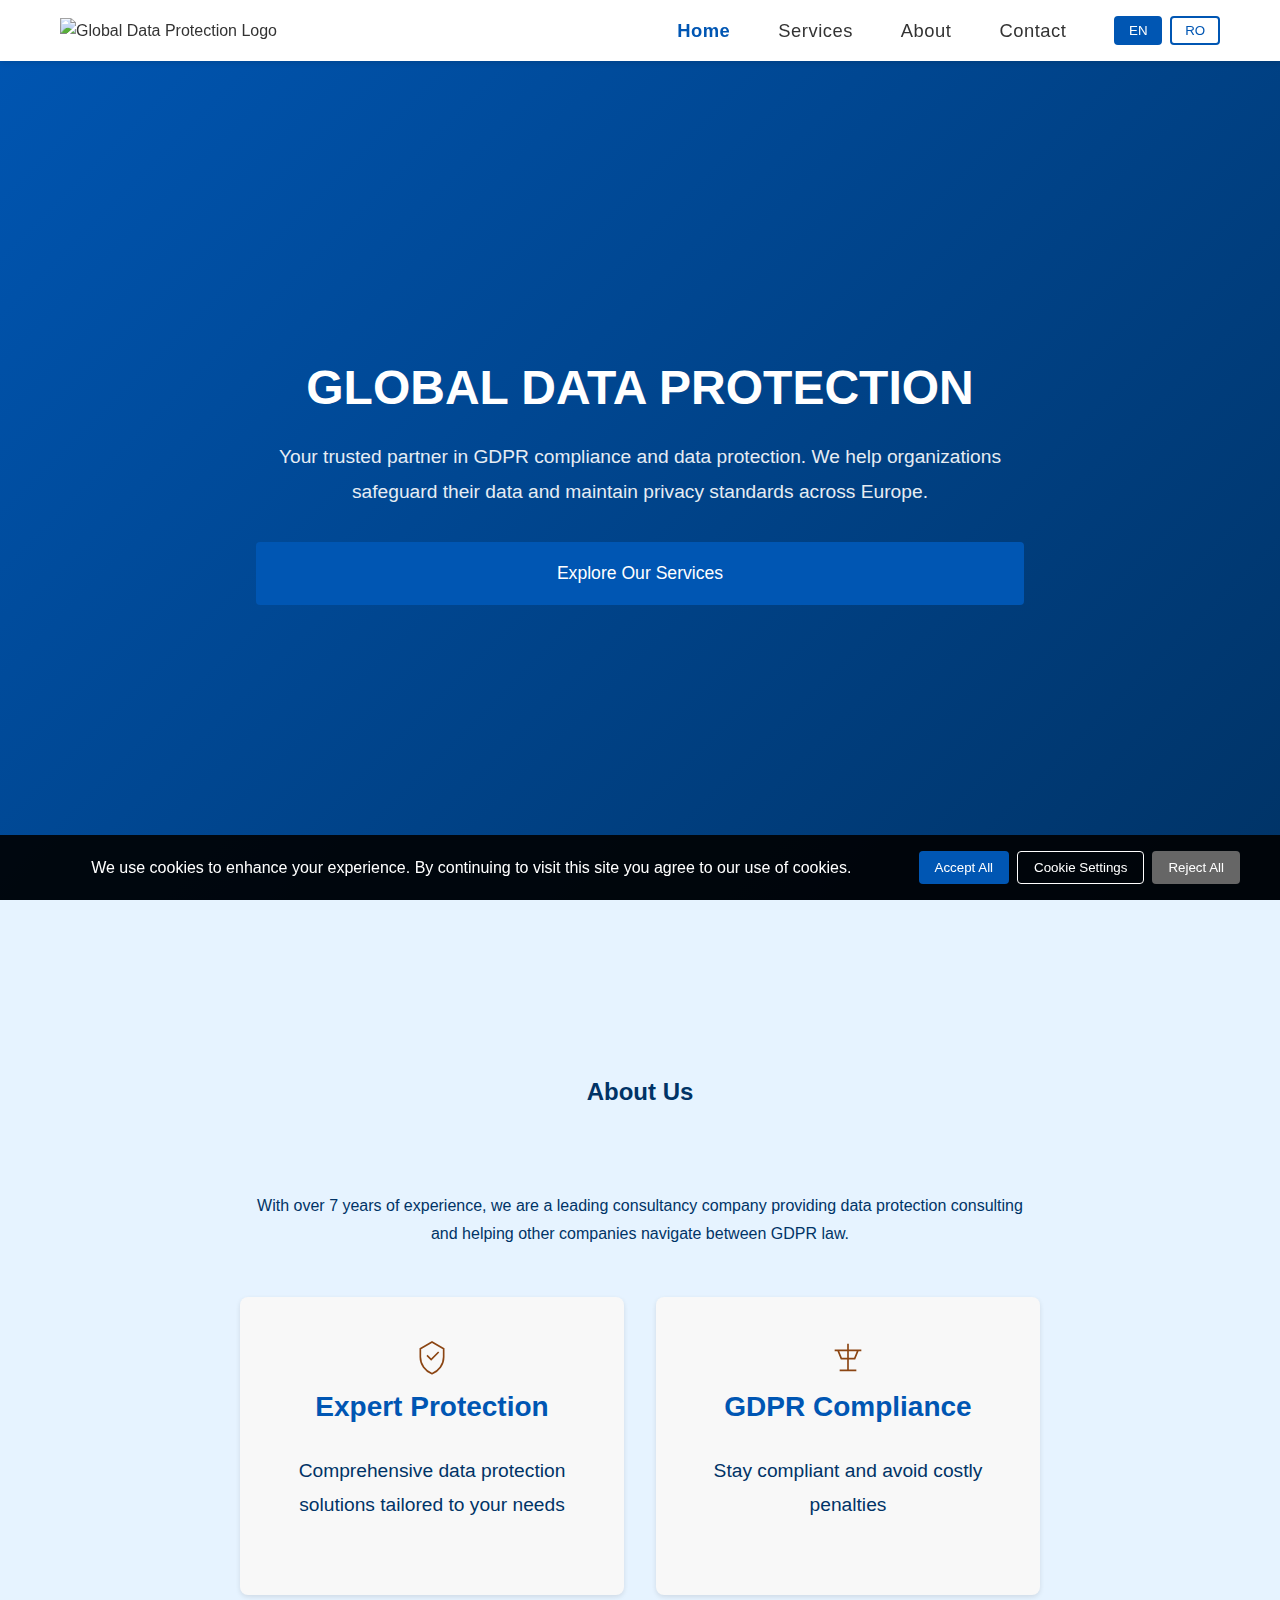
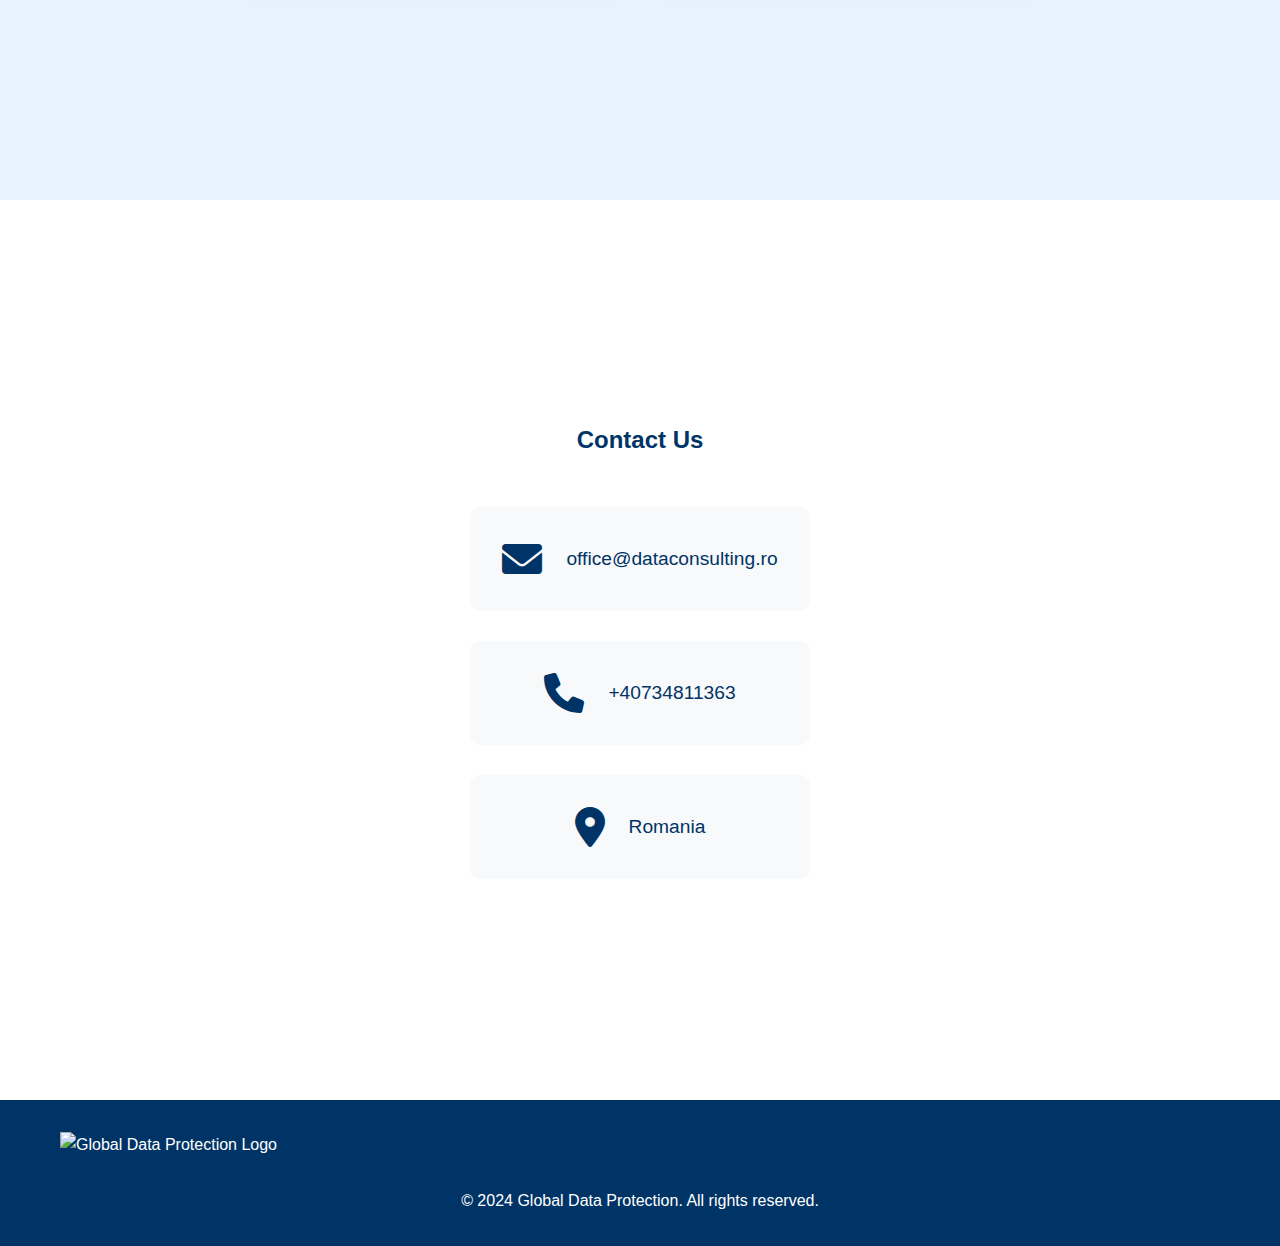
==== index.html @ 709bd5a8 "Initial website upload" ====
<!DOCTYPE html>
<html lang="en">
<head>
    <meta charset="UTF-8">
    <meta name="viewport" content="width=device-width, initial-scale=1.0">
    <title>Global Data Protection | Leading Data Protection & GDPR Compliance Services</title>
    <meta name="description" content="Global Data Protection offers comprehensive GDPR compliance, data protection, and privacy services. Expert solutions for businesses in Romania and internationally.">
    <meta name="keywords" content="data protection, GDPR compliance, privacy services, data security, GDPR consultant, Romania data protection">
    
    <!-- Open Graph / Social Media Meta Tags -->
    <meta property="og:type" content="website">
    <meta property="og:title" content="Global Data Protection | Leading Data Protection & GDPR Compliance Services">
    <meta property="og:description" content="Expert GDPR compliance and data protection services. Comprehensive solutions for businesses seeking privacy and data security excellence.">
    <meta property="og:image" content="../Photos/logo.png.png">
    <meta property="og:url" content="https://yourdomain.com/">
    
    <!-- Twitter Card Meta Tags -->
    <meta name="twitter:card" content="summary_large_image">
    <meta name="twitter:title" content="Global Data Protection | Leading Data Protection & GDPR Compliance Services">
    <meta name="twitter:description" content="Expert GDPR compliance and data protection services. Comprehensive solutions for businesses seeking privacy and data security excellence.">
    <meta name="twitter:image" content="../Photos/logo.png.png">
    
    <!-- Canonical URL -->
    <link rel="canonical" href="https://yourdomain.com/">
    
    <!-- Additional Meta Tags -->
    <meta name="robots" content="index, follow">
    <meta name="author" content="Global Data Protection">
    
    <link rel="stylesheet" href="styles.css">
    <link rel="stylesheet" href="https://cdnjs.cloudflare.com/ajax/libs/font-awesome/6.0.0/css/all.min.css">
    
    <!-- Schema.org Markup -->
    <script type="application/ld+json">
    {
        "@context": "https://schema.org",
        "@type": "Organization",
        "name": "Global Data Protection",
        "description": "Leading provider of GDPR compliance and data protection services in Romania and internationally.",
        "image": "../Photos/logo.png.png",
        "url": "https://yourdomain.com",
        "logo": "../Photos/logo.png.png",
        "sameAs": [
            "https://www.linkedin.com/company/global-data-protection",
            "https://twitter.com/gdataprotection"
        ],
        "address": {
            "@type": "PostalAddress",
            "addressCountry": "Romania"
        },
        "offers": {
            "@type": "AggregateOffer",
            "description": "Comprehensive Data Protection Services",
            "offers": [
                {
                    "@type": "Offer",
                    "name": "Cookie Scanning & Compliance"
                },
                {
                    "@type": "Offer",
                    "name": "Privacy Impact Assessment"
                },
                {
                    "@type": "Offer",
                    "name": "Documentation & Training"
                },
                {
                    "@type": "Offer",
                    "name": "GDPR Audit & Gap Analysis"
                }
            ]
        }
    }
    </script>
</head>
<body>
    <!-- Navigation -->
    <nav class="navbar">
        <div class="container">
            <div class="logo">
                <img src="../Photos/logo.png.png" alt="Global Data Protection Logo">
            </div>
            <ul class="nav-links">
                <li>
                    <a href="index.html" class="lang-en active">Home</a>
                    <a href="index.html" class="lang-ro active">Acasă</a>
                </li>
                <li class="services-dropdown">
                    <a href="services.html" class="lang-en">Services</a>
                    <a href="services.html" class="lang-ro">Servicii</a>
                    <ul class="dropdown-menu">
                        <li><a href="cookie-scanning.html" class="lang-en">Cookie Scanning & Compliance</a></li>
                        <li><a href="cookie-scanning.html" class="lang-ro">Scanare și Conformitate Cookie</a></li>
                        <li><a href="privacy-impact.html" class="lang-en">Privacy Impact Assessment</a></li>
                        <li><a href="privacy-impact.html" class="lang-ro">Evaluarea Impactului Asupra Confidențialității</a></li>
                        <li><a href="documentation-training.html" class="lang-en">Documentation & Training</a></li>
                        <li><a href="documentation-training.html" class="lang-ro">Documentație și Instruire</a></li>
                        <li><a href="gdpr-audit.html" class="lang-en">GDPR Audit & Gap Analysis</a></li>
                        <li><a href="gdpr-audit.html" class="lang-ro">Audit GDPR și Analiza Decalajelor</a></li>
                    </ul>
                </li>
                <li class="about-dropdown">
                    <a href="about.html" class="lang-en">About</a>
                    <a href="about.html" class="lang-ro">Despre noi</a>
                    <ul class="dropdown-menu">
                        <li><a href="certified-expertise.html" class="lang-en">Certified Expertise</a></li>
                        <li><a href="certified-expertise.html" class="lang-ro">Expertiză Certificată</a></li>
                        <li><a href="diverse-experience.html" class="lang-en">Diverse Experience</a></li>
                        <li><a href="diverse-experience.html" class="lang-ro">Experiență Diversă</a></li>
                        <li><a href="comprehensive-solutions.html" class="lang-en">Comprehensive Solutions</a></li>
                        <li><a href="comprehensive-solutions.html" class="lang-ro">Soluții Complete</a></li>
                        <li><a href="trusted-partner.html" class="lang-en">Trusted Partner</a></li>
                        <li><a href="trusted-partner.html" class="lang-ro">Partener de Încredere</a></li>
                    </ul>
                </li>
                <li>
                    <a href="contact.html" class="lang-en">Contact</a>
                    <a href="contact.html" class="lang-ro">Contact</a>
                </li>
            </ul>
            <div class="language-switcher">
                <button class="lang-btn active" data-lang="en">EN</button>
                <button class="lang-btn" data-lang="ro">RO</button>
            </div>
            <div class="hamburger">
                <span></span>
                <span></span>
                <span></span>
            </div>
        </div>
    </nav>

    <!-- Welcome Section -->
    <section id="home" class="welcome">
        <div class="container">
            <div class="welcome-content">
                <h1 class="lang-en">GLOBAL DATA PROTECTION</h1>
                <h1 class="lang-ro">GLOBAL DATA PROTECTION</h1>
                <p class="lang-en">Your trusted partner in GDPR compliance and data protection. We help organizations safeguard their data and maintain privacy standards across Europe.</p>
                <p class="lang-ro">Partenerul dvs. de încredere în conformitatea GDPR și protecția datelor. Ajutăm organizațiile să își protejeze datele și să mențină standardele de confidențialitate în Europa.</p>
                <div class="welcome-cta">
                    <a href="services.html" class="cta-button lang-en">Explore Our Services</a>
                    <a href="services.html" class="cta-button lang-ro">Explorați Serviciile Noastre</a>
                </div>
            </div>
        </div>
    </section>

    <!-- About Section -->
    <section id="about" class="about">
        <div class="container">
            <h2 class="lang-en">About Us</h2>
            <h2 class="lang-ro">Despre Noi</h2>
            <div class="about-content">
                <p class="lang-en">With over 7 years of experience, we are a leading consultancy company providing data protection consulting and helping other companies navigate between GDPR law.</p>
                <p class="lang-ro">Global Data Protection ofera consultanta cu privire la protectia datelor abordand o nouă perspectivă asupra implementării GDPR-ului, incercand sa ii determine pe operatorii de date sa recunoasca beneficiile implementării si conformarii la Regulament, din perspectiva securitatii datelor si a bussines-ului implicit.</p>
                <div class="about-grid">
                    <div class="about-card">
                        <svg width="40" height="40" viewBox="0 0 24 24" fill="none" stroke="#8B4513" stroke-width="1">
                            <path d="M12 3L5 7v5c0 4.5 3 8.5 7 10 4-1.5 7-5.5 7-10V7l-7-4z"/>
                            <path d="M9 11l2.5 2.5L16 9"/>
                        </svg>
                        <h3 class="lang-en">Expert Protection</h3>
                        <h3 class="lang-ro">Protecție</h3>
                        <p class="lang-en">Comprehensive data protection solutions tailored to your needs</p>
                        <p class="lang-ro">Soluții complete de protecție a datelor adaptate nevoilor dvs.</p>
                    </div>
                    <div class="about-card">
                        <svg width="40" height="40" viewBox="0 0 24 24" fill="none" stroke="#8B4513" stroke-width="1">
                            <path d="M12 4v16M7 20h10M4 8h16M6 8l2 5h8l2-5"/>
                        </svg>
                        <h3 class="lang-en">GDPR Compliance</h3>
                        <h3 class="lang-ro">Conformitate GDPR</h3>
                        <p class="lang-en">Stay compliant and avoid costly penalties</p>
                        <p class="lang-ro">Rămâneți conform și evitați amenzi costisitoare</p>
                    </div>
                </div>
            </div>
        </div>
    </section>

    <!-- Contact Section -->
    <section id="contact" class="contact">
        <div class="container">
            <h2 class="lang-en">Contact Us</h2>
            <h2 class="lang-ro">Contactați-ne</h2>
            <div class="contact-info">
                <div class="contact-item">
                    <i class="fas fa-envelope"></i>
                    <p class="contact-text">office@dataconsulting.ro</p>
                </div>
                <div class="contact-item">
                    <i class="fas fa-phone"></i>
                    <p class="contact-text">+40734811363</p>
                </div>
                <div class="contact-item">
                    <i class="fas fa-map-marker-alt"></i>
                    <p class="contact-text">Romania</p>
                </div>
            </div>
        </div>
    </section>

    <!-- Footer -->
    <footer>
        <div class="container">
            <div class="footer-content">
                <div class="logo">
                    <img src="../Photos/logo.png.png" alt="Global Data Protection Logo">
                </div>
                <p class="lang-en"><a href="copyright.html">&copy; 2024 Global Data Protection. All rights reserved.</a></p>
                <p class="lang-ro"><a href="copyright.html">&copy; 2024 Global Data Protection. Toate drepturile rezervate.</a></p>
            </div>
        </div>
    </footer>

    <script src="script.js"></script>
    <script src="cookies.js"></script>
</body>
</html>
---- styles.css ----
:root {
    --primary-color: #0056b3;
    --secondary-color: #003366;
    --accent-color: #e6f3ff;
    --text-color: #333;
    --light-text: #666;
    --white: #ffffff;
}

* {
    margin: 0;
    padding: 0;
    box-sizing: border-box;
}

body {
    font-family: 'Arial', sans-serif;
    line-height: 1.6;
    color: var(--text-color);
}

.container {
    max-width: 1200px;
    margin: 0 auto;
    padding: 0 20px;
}

/* Navigation */
.navbar {
    background: var(--white);
    box-shadow: 0 2px 5px rgba(0,0,0,0.1);
    position: fixed;
    width: 100%;
    top: 0;
    z-index: 1000;
    padding: 0.5rem 0;
}

.navbar .container {
    display: flex;
    justify-content: space-between;
    align-items: center;
    padding: 0 20px;
}

.logo {
    display: flex;
    align-items: center;
    padding: 0;
}

.logo img {
    max-height: 60px;
    width: auto;
    display: block;
}

.nav-links {
    display: flex;
    list-style: none;
    gap: 3rem;
    margin-left: auto;
    margin-right: 2rem;
    align-items: center;
}

.nav-links li {
    position: relative;
    display: flex;
    align-items: center;
}

/* Remove all margin adjustments */
.about-dropdown,
.about-dropdown + li,
.nav-links li:last-child {
    margin: 0;
}

/* Language visibility for navigation items */
.nav-links li a.lang-ro {
    display: none;
}

body[data-lang="ro"] .nav-links li a.lang-ro {
    display: block;
}

body[data-lang="ro"] .nav-links li a.lang-en {
    display: none;
}

/* Keep existing styles for links */
.nav-links li a {
    color: var(--text-color);
    text-decoration: none;
    padding: 0.5rem 0;
    transition: all 0.3s ease;
    font-size: 1.15rem;
    font-weight: 400;
    letter-spacing: 0.5px;
    white-space: nowrap;
}

.nav-links li a:hover {
    color: var(--primary-color);
    font-weight: 700;
}

.nav-links li a.active,
body[data-lang="en"] .nav-links li a.active.lang-en,
body[data-lang="ro"] .nav-links li a.active.lang-ro {
    color: var(--primary-color);
    font-weight: 700;
}

/* Hero Section */
.hero {
    background: linear-gradient(135deg, var(--primary-color), var(--secondary-color));
    color: var(--white);
    padding: 8rem 0 4rem;
    text-align: center;
    position: relative;
}

.hero::after {
    content: none; /* Remove any potential background overlay */
}

.hero .container {
    position: relative;
    z-index: 1;
    background: transparent;
}

.hero-content {
    position: relative;
    z-index: 2;
    background: transparent;
    padding: 0 1rem;
}

.hero-content h1,
.hero-content p {
    background: transparent;
    margin: 0 auto;
    padding: 0.5rem 0;
}

.hero-content h1 {
    margin-bottom: 1rem;
}

.hero-content p {
    margin-bottom: 2rem;
}

/* Services Section */
.services {
    padding: 7rem 0 4rem;
    background: var(--white);
    position: relative;
}

.services::before,
.services::after {
    content: none;
}

.services h2 {
    text-align: center;
    margin-bottom: 2rem;
    color: var(--secondary-color);
}

.services-intro {
    text-align: center;
    max-width: 800px;
    margin: 0 auto 3rem;
    padding: 0 1rem;
}

.services-intro p {
    font-size: 1.1rem;
    color: var(--text-color);
    line-height: 1.8;
}

.services-grid {
    display: grid;
    grid-template-columns: repeat(auto-fit, minmax(250px, 1fr));
    gap: 2rem;
    margin-top: 3rem;
}

.service-card {
    background-color: #F8F8F8;
    padding: 2.5rem;
    border-radius: 8px;
    transition: all 0.3s ease;
    cursor: pointer;
    display: block;
    text-decoration: none;
    color: inherit;
    position: relative;
    overflow: hidden;
    min-height: 300px;
    display: flex;
    flex-direction: column;
    justify-content: center;
    align-items: center;
}

.service-card::before, .service-card::after {
    content: none;
}

.service-card:hover::before,
.service-card:hover::after {
    opacity: 1;
}

/* Ensure content stays above overlay */
.service-card > *:not(::before):not(::after) {
    position: relative;
    z-index: 3;
}

.service-card:hover {
    transform: translateY(-5px);
    box-shadow: 0 10px 20px rgba(0,0,0,0.2);
}

.service-card.clickable {
    cursor: pointer;
}

/* Ensure service card links maintain text color */
a.service-card {
    color: var(--text-color);
    text-decoration: none;
}

a.service-card:hover {
    color: var(--text-color);
}

.service-icon {
    width: 40px;
    height: 40px;
    margin-bottom: 1.5rem;
}

.service-card i {
    font-size: 5rem;
    color: transparent;
    -webkit-text-stroke: 3px #8B4513;
    margin-bottom: 2rem;
}

.service-title {
    font-size: 1.75rem;
    font-weight: 700;
    margin: 1rem 0;
    color: var(--primary-color);
}

.service-card p {
    color: #666;
    line-height: 1.7;
    font-size: 1.125rem;
    margin-top: 1rem;
}

@media (max-width: 768px) {
    .services-grid {
        grid-template-columns: 1fr;
    }
    
    .service-card {
        padding: 2rem;
    }
    
    .logo img {
        max-height: 50px;
    }
    
    .nav-links {
        margin-right: 1rem;
    }
}

/* About Section */
.about {
    padding: 6rem 0;
    background: var(--accent-color);
    min-height: 100vh;
    display: flex;
    align-items: center;
    position: relative;
}

.about::before,
.about::after {
    content: none;
}

.about h2 {
    text-align: center;
    margin-bottom: 3rem;
    color: var(--secondary-color);
}

.about-content {
    text-align: center;
}

.about-grid {
    display: grid;
    grid-template-columns: repeat(auto-fit, minmax(250px, 1fr));
    gap: 2rem;
    margin-top: 3rem;
}

.about-card {
    padding: 2rem;
    background: #F8F8F8;
    border-radius: 8px;
    text-align: center;
    transition: transform 0.3s ease, box-shadow 0.3s ease;
    position: relative;
    overflow: hidden;
    text-decoration: none;
    color: inherit;
    display: block;
}

.about-card:hover {
    transform: translateY(-5px);
    box-shadow: 0 10px 20px rgba(0,0,0,0.1);
    color: inherit;
}

.about-card i {
    font-size: 5rem;
    color: transparent;
    -webkit-text-stroke: 3px #8B4513;
    margin-bottom: 2rem;
}

.about-card h3 {
    color: var(--primary-color);
    font-size: 1.5rem;
    margin-bottom: 1rem;
}

.about-card p {
    color: var(--primary-color);
    line-height: 1.8;
}

/* Contact Section */
.contact {
    padding: 6rem 0;
    background: var(--white);
    min-height: 100vh;
    display: flex;
    align-items: center;
}

.contact h2 {
    text-align: center;
    margin-bottom: 3rem;
    color: var(--secondary-color);
}

.contact-info {
    display: flex;
    flex-direction: column;
    gap: 2.5rem;
    max-width: 800px;
    margin: 0 auto;
    padding: 2rem;
}

.contact-item {
    display: flex;
    align-items: center;
    justify-content: center;
    gap: 1.5rem;
    padding: 2rem;
    background: #f8f9fa;
    border-radius: 10px;
    transition: transform 0.3s ease;
}

.contact-item:hover {
    transform: translateY(-5px);
    box-shadow: 0 10px 20px rgba(0,0,0,0.1);
}

.contact-item i {
    font-size: 2.5rem;
    color: var(--secondary-color);
}

.contact-item .contact-text {
    font-size: 1.2rem;
    color: var(--secondary-color);
    line-height: 1.8;
}

/* CTA Button */
.cta-button {
    display: inline-block;
    padding: 0.8rem 2rem;
    background: var(--primary-color);
    color: var(--white);
    text-decoration: none;
    border-radius: 4px;
    border: none;
    cursor: pointer;
    transition: background-color 0.3s ease;
}

.cta-button:hover {
    background: var(--secondary-color);
}

/* Footer */
footer {
    background: var(--secondary-color);
    color: var(--white);
    padding: 2rem 0;
}

.footer-content {
    text-align: center;
}

.footer-content .logo img {
    height: 40px;
    width: auto;
    margin-bottom: 1rem;
}

.footer-content p a {
    color: var(--white);
    text-decoration: none;
    transition: opacity 0.3s ease;
}

.footer-content p a:hover {
    opacity: 0.8;
}

/* Responsive Design */
.hamburger {
    display: none;
    cursor: pointer;
}

@media (max-width: 768px) {
    .hamburger {
        display: block;
    }
    
    .hamburger span {
        display: block;
        width: 25px;
        height: 3px;
        background: var(--text-color);
        margin: 5px 0;
        transition: 0.3s;
    }
    
    .nav-links {
        display: none;
        position: absolute;
        top: 100%;
        left: 0;
        right: 0;
        background: var(--white);
        flex-direction: column;
        text-align: center;
        box-shadow: 0 2px 5px rgba(0,0,0,0.1);
    }
    
    .nav-links.active {
        display: flex;
    }
    
    .nav-links li {
        margin: 1rem 0;
    }
    
    .hero {
        padding: 6rem 0 3rem;
    }
    
    .hero h1 {
        font-size: 2rem;
    }

    .welcome {
        padding: 6rem 0 3rem;
    }

    .welcome-content h1 {
        font-size: 2.5rem;
    }

    .welcome-content p {
        font-size: 1.1rem;
    }

    .about,
    .contact {
        padding: 4rem 0;
        min-height: auto;
    }
}

/* Language Switcher */
.language-switcher {
    display: flex;
    gap: 0.5rem;
    margin-left: 1rem;
}

.lang-btn {
    background: none;
    border: 2px solid var(--primary-color);
    color: var(--primary-color);
    padding: 0.3rem 0.8rem;
    border-radius: 4px;
    cursor: pointer;
    transition: all 0.3s ease;
}

.lang-btn.active {
    background: var(--primary-color);
    color: var(--white);
}

/* Language Visibility */
.lang-ro {
    display: none !important;
}

.lang-en {
    display: block;
}

body[data-lang="ro"] .lang-ro {
    display: block !important;
}

body[data-lang="ro"] .lang-en {
    display: none !important;
}

/* Contact Form Language Visibility */
.contact-form input.lang-ro,
.contact-form textarea.lang-ro,
.contact-form button.lang-ro {
    display: none;
}

body[data-lang="ro"] .contact-form input.lang-ro,
body[data-lang="ro"] .contact-form textarea.lang-ro,
body[data-lang="ro"] .contact-form button.lang-ro {
    display: block;
}

body[data-lang="ro"] .contact-form input.lang-en,
body[data-lang="ro"] .contact-form textarea.lang-en,
body[data-lang="ro"] .contact-form button.lang-en {
    display: none;
}

/* Dropdown Menu Styles */
.services-dropdown,
.about-dropdown {
    position: relative;
}

.services-dropdown > a,
.about-dropdown > a {
    position: relative;
    padding-right: 25px;
}

.services-dropdown > a::after,
.about-dropdown > a::after {
    font-size: 10px;
    right: 8px;
}

/* Show dropdown menu ONLY on hover */
.services-dropdown:hover .dropdown-menu,
.about-dropdown:hover .dropdown-menu {
    opacity: 1;
    visibility: visible;
    transform: translateY(0);
    display: block;
}

.dropdown-menu {
    position: absolute;
    top: 100%;
    left: 0;
    background-color: white;
    box-shadow: 0 2px 8px rgba(0,0,0,0.15);
    border-radius: 4px;
    padding: 8px 0;
    min-width: 300px;
    opacity: 0;
    visibility: hidden;
    transform: translateY(-10px);
    transition: all 0.3s ease;
    z-index: 1000;
    display: none;
}

.dropdown-menu li {
    display: block;
    margin: 0;
    padding: 0;
}

.dropdown-menu li a {
    display: block;
    padding: 0.5rem 1rem;
    color: #333;
    text-decoration: none;
    transition: all 0.2s ease;
    font-size: 1.1rem;
    font-weight: 400;
}

.dropdown-menu li a:hover {
    font-weight: 700;
    background-color: transparent;
    padding-left: 1rem;
}

/* Hide Romanian items when English is active */
body[data-lang="en"] .dropdown-menu .lang-ro {
    display: none;
}

/* Hide English items when Romanian is active */
body[data-lang="ro"] .dropdown-menu .lang-en {
    display: none;
}

/* Responsive Dropdown */
@media (max-width: 768px) {
    .services-dropdown .dropdown-menu,
    .about-dropdown .dropdown-menu {
        position: static;
        box-shadow: none;
        border-radius: 0;
        padding-left: 20px;
        min-width: auto;
        opacity: 1;
        visibility: visible;
        transform: none;
        display: none;
    }
    
    .services-dropdown:hover .dropdown-menu,
    .about-dropdown:hover .dropdown-menu {
        display: block;
    }
    
    .dropdown-menu li a {
        padding: 8px 15px;
    }
    
    .dropdown-menu li a:hover {
        padding-left: 20px;
    }
}

/* Smooth Scroll */
html {
    scroll-behavior: smooth;
    scroll-padding-top: 100px; /* Account for fixed header */
}

/* Service Cards */
.service-card {
    scroll-margin-top: 100px; /* For smooth scrolling to sections */
}

/* Mobile Dropdown */
@media (max-width: 768px) {
    .dropdown-content {
        position: static;
        display: none;
        min-width: 100%;
        box-shadow: none;
        background-color: #f8f8f8;
    }

    .services-dropdown:hover .dropdown-content {
        display: none; /* Disable hover on mobile */
    }

    .services-dropdown.active .dropdown-content {
        display: block;
    }
}

/* Services Page */
.services-page {
    position: relative;
    padding-top: 120px;
}

.services-page .services-grid::after {
    content: '\f023';
    font-family: 'Font Awesome 5 Free';
    font-weight: 900;
    position: absolute;
    top: 60%;
    left: 50%;
    transform: translate(-50%, -50%);
    font-size: 20rem;
    color: rgba(0, 86, 179, 0.7);
    z-index: 10;
    pointer-events: none;
}

.services-page .service-card i {
    font-size: 5rem;
    color: transparent;
    -webkit-text-stroke: 3px #8B4513;
    margin-bottom: 2rem;
}

.services-page .container {
    position: relative;
}

.services-page .services-intro {
    text-align: justify;
    max-width: 800px;
    margin: 0 auto 3rem;
}

.page-title {
    text-align: center;
    color: var(--secondary-color);
    font-size: 2.5rem;
    margin-bottom: 2rem;
}

.nav-links a.active {
    color: var(--primary-color);
    font-weight: 600;
}

/* Update existing services grid for the dedicated page */
.services-page .services-grid {
    grid-template-columns: repeat(2, 1fr);
    gap: 2.5rem;
    margin-top: 3rem;
}

.services-page .service-card {
    background-color: #F8F8F8;
    padding: 2.5rem;
    border-radius: 8px;
    transition: all 0.3s ease;
    cursor: pointer;
}

.services-page .service-card:hover {
    transform: translateY(-5px);
    box-shadow: 0 10px 20px rgba(0,0,0,0.1);
}

@media (max-width: 768px) {
    .services-page {
        padding: 5rem 0 3rem;
    }

    .page-title {
        font-size: 2rem;
    }

    .services-page .services-grid {
        grid-template-columns: 1fr;
        gap: 2rem;
    }
}

/* About Page Styles */
.about-page {
    position: relative;
    padding-top: 120px;
}

.about-page .about-grid {
    display: grid;
    grid-template-columns: repeat(2, 1fr);
    gap: 2.5rem;
    margin-bottom: 4rem;
}

.about-card {
    background: #F8F8F8;
    padding: 2.5rem;
    border-radius: 8px;
    text-align: center;
    transition: transform 0.3s ease, box-shadow 0.3s ease;
    text-decoration: none;
    color: inherit;
    cursor: pointer;
}

.about-card:hover {
    transform: translateY(-5px);
    box-shadow: 0 10px 20px rgba(0,0,0,0.1);
}

.about-card i {
    font-size: 5rem;
    color: transparent;
    -webkit-text-stroke: 3px #8B4513;
    margin-bottom: 2rem;
}

.about-card h3 {
    color: var(--primary-color);
    font-size: 1.5rem;
    margin-bottom: 1rem;
}

.about-card p {
    color: var(--text-color);
    line-height: 1.7;
}

.mission-section,
.expertise-section {
    max-width: 800px;
    margin: 0 auto 3rem;
    padding: 0 1rem;
}

.mission-section h2,
.expertise-section h2 {
    color: var(--secondary-color);
    font-size: 2rem;
    margin-bottom: 1.5rem;
    text-align: center;
}

.mission-section p {
    font-size: 1.1rem;
    line-height: 1.8;
    text-align: center;
    color: var(--text-color);
}

.expertise-list {
    list-style: none;
    padding: 0;
    margin: 2rem 0;
}

.expertise-list li {
    font-size: 1.1rem;
    line-height: 1.8;
    margin-bottom: 1rem;
    padding-left: 2rem;
    position: relative;
    color: var(--text-color);
}

@media (max-width: 768px) {
    .about-page {
        padding: 5rem 0 3rem;
    }

    .about-page .about-grid {
        grid-template-columns: 1fr;
        gap: 2rem;
    }

    .about-intro p,
    .mission-section p,
    .expertise-list li {
        font-size: 1rem;
    }

    .mission-section h2,
    .expertise-section h2 {
        font-size: 1.75rem;
    }
}

/* Welcome Section */
.welcome {
    padding: 8rem 0 4rem;
    background: linear-gradient(135deg, var(--primary-color), var(--secondary-color));
    color: var(--white);
    min-height: 100vh;
    display: flex;
    align-items: center;
}

.welcome-content {
    text-align: center;
    max-width: 800px;
    margin: 0 auto;
    padding: 2rem 1rem;
}

.welcome-content h1 {
    font-size: 3rem;
    margin-bottom: 1.5rem;
    line-height: 1.2;
}

.welcome-content p {
    font-size: 1.2rem;
    margin-bottom: 2rem;
    line-height: 1.8;
    opacity: 0.9;
}

.welcome-cta {
    margin-top: 2rem;
}

.welcome-cta .cta-button {
    font-size: 1.1rem;
    padding: 1rem 2.5rem;
}

/* Cookie Banner Styles */
#cookie-banner {
    position: fixed;
    bottom: 0;
    left: 0;
    right: 0;
    background: rgba(0, 0, 0, 0.9);
    color: #fff;
    padding: 1rem;
    z-index: 9999;
}

.cookie-content {
    max-width: 1200px;
    margin: 0 auto;
    display: flex;
    justify-content: space-between;
    align-items: center;
    flex-wrap: wrap;
    gap: 1rem;
}

.cookie-text {
    flex: 1;
    min-width: 300px;
}

.cookie-buttons {
    display: flex;
    gap: 0.5rem;
    flex-wrap: wrap;
}

.cookie-btn {
    padding: 0.5rem 1rem;
    border: none;
    border-radius: 4px;
    cursor: pointer;
    font-weight: 500;
    transition: all 0.3s ease;
}

.cookie-btn.accept {
    background: var(--primary-color);
    color: white;
}

.cookie-btn.settings {
    background: transparent;
    border: 1px solid #fff;
    color: #fff;
}

.cookie-btn.reject {
    background: #666;
    color: white;
}

.cookie-btn:hover {
    transform: translateY(-2px);
    box-shadow: 0 2px 5px rgba(0,0,0,0.2);
}

/* Cookie Settings Modal */
#cookie-settings-modal {
    position: fixed;
    top: 0;
    left: 0;
    right: 0;
    bottom: 0;
    background: rgba(0, 0, 0, 0.5);
    display: flex;
    justify-content: center;
    align-items: center;
    z-index: 10000;
}

.cookie-settings-content {
    background: white;
    padding: 2rem;
    border-radius: 8px;
    max-width: 600px;
    width: 90%;
    max-height: 90vh;
    overflow-y: auto;
}

.cookie-settings-content h2 {
    color: var(--secondary-color);
    margin-bottom: 1.5rem;
}

.cookie-options {
    display: flex;
    flex-direction: column;
    gap: 1.5rem;
    margin-bottom: 2rem;
}

.cookie-option {
    display: flex;
    flex-direction: column;
    gap: 0.5rem;
}

.cookie-option label {
    display: flex;
    align-items: center;
    gap: 0.5rem;
    font-weight: 500;
}

.cookie-option p {
    color: var(--light-text);
    font-size: 0.9rem;
    margin-left: 1.8rem;
}

.cookie-settings-buttons {
    display: flex;
    justify-content: flex-end;
}

.cookie-btn.save {
    background: var(--primary-color);
    color: white;
}

@media (max-width: 768px) {
    .cookie-content {
        flex-direction: column;
        text-align: center;
    }

    .cookie-buttons {
        justify-content: center;
    }

    .cookie-settings-content {
        width: 95%;
        padding: 1.5rem;
    }
}

/* Contact Page Styles */
.contact-page {
    padding: 120px 0 80px;
    min-height: 100vh;
    display: flex;
    flex-direction: column;
}

.contact-page .page-header {
    text-align: center;
    padding: 120px 0 40px;
    background: var(--accent-color);
}

.contact-page .page-header h1 {
    font-size: 2.5rem;
    color: var(--secondary-color);
    margin-bottom: 1rem;
}

.contact-page .page-header p {
    font-size: 1.1rem;
    color: var(--text-color);
    max-width: 600px;
    margin: 0 auto;
}

.contact-container {
    display: flex;
    flex-direction: column;
    gap: 50px;
    margin-top: 20px;
    flex: 1;
    max-width: 800px;
    margin: 2rem auto;
    padding: 0 2rem;
}

.contact-info {
    display: flex;
    flex-direction: column;
    gap: 30px;
}

.contact-card {
    background: #f8f9fa;
    padding: 30px;
    border-radius: 10px;
    text-align: center;
    transition: transform 0.3s ease;
}

.contact-card:hover {
    transform: translateY(-5px);
    box-shadow: 0 10px 20px rgba(0,0,0,0.1);
}

.contact-card i {
    font-size: 2.5rem;
    color: var(--primary-color);
    margin-bottom: 15px;
}

.contact-card h3 {
    margin-bottom: 10px;
    color: var(--secondary-color);
    font-size: 1.5rem;
}

.contact-card p {
    color: var(--text-color);
    font-size: 1.2rem;
    line-height: 1.6;
}

@media (max-width: 768px) {
    .contact-container {
        padding: 1rem;
    }
    
    .contact-page {
        padding: 100px 0 60px;
    }
    
    .contact-page .page-header {
        padding: 100px 0 30px;
    }
    
    .contact-page .page-header h1 {
        font-size: 2rem;
    }
    
    .contact-card {
        padding: 20px;
    }
    
    .contact-card i {
        font-size: 2rem;
    }
    
    .contact-card h3 {
        font-size: 1.3rem;
    }
    
    .contact-card p {
        font-size: 1.1rem;
    }
}

/* Copyright Page Styles */
.copyright-page {
    padding: 120px 0 60px;
    min-height: 100vh;
}

.copyright-content {
    max-width: 800px;
    margin: 0 auto;
    padding: 2rem;
    text-align: center;
}

.copyright-content p {
    text-align: center;
    line-height: 1.8;
    margin-bottom: 1.5rem;
}

.copyright-content .page-title {
    color: var(--primary-color);
    font-weight: 700;
    margin-bottom: 2rem;
    text-align: center;
    font-size: 2.2rem;
}

@media (max-width: 768px) {
    .copyright-content {
        padding: 1.5rem;
    }
    
    .copyright-content p {
        font-size: 1rem;
    }
    
    .copyright-content .page-title {
        font-size: 1.8rem;
    }
}

/* Global text alignment */
.container {
    max-width: 1200px;
    margin: 0 auto;
    padding: 0 20px;
}

/* Section Headers */
.page-title, 
.section-title,
h1, h2 {
    text-align: center;
    margin-bottom: 2rem;
}

/* Content text alignment */
.welcome-content,
.about-content p,
.services-intro,
.contact-info,
.copyright-content {
    text-align: center;
    max-width: 800px;
    margin: 0 auto;
    padding: 0 1rem;
    line-height: 1.8;
}

/* Card text alignment */
.service-card,
.about-card,
.contact-card {
    text-align: center;
    padding: 2rem;
}

.service-card p,
.about-card p {
    text-align: center;
    line-height: 1.7;
}

/* Form elements alignment */
.contact-form-container {
    text-align: center;
}

.contact-form {
    text-align: center;
    max-width: 500px;
    margin: 0 auto;
}

.contact-form input,
.contact-form textarea {
    text-align: center;
}

/* Footer alignment */
.footer-content {
    text-align: center;
}

@media (max-width: 768px) {
    .welcome-content,
    .about-content p,
    .services-intro,
    .contact-info,
    .copyright-content {
        padding: 0 0.5rem;
    }
}

/* All text alignment to center */
p, h1, h2, h3, .page-title, 
.welcome-content,
.about-content,
.about-content p,
.services-intro,
.services-intro p,
.service-card p,
.about-card p,
.contact-info,
.contact-card p,
.copyright-content,
.copyright-content p {
    text-align: center;
}

/* Services and About cards */
.service-card,
.about-card,
.contact-card {
    text-align: center;
    padding: 2rem;
}

/* Contact form */
.contact-form-container {
    text-align: center;
}

.contact-form {
    text-align: center;
    max-width: 500px;
    margin: 0 auto;
}

.contact-form input,
.contact-form textarea {
    text-align: center;
}

/* Copyright page */
.copyright-content {
    max-width: 800px;
    margin: 0 auto;
    padding: 2rem;
    text-align: center;
}

.copyright-content p {
    text-align: center;
    line-height: 1.8;
    margin-bottom: 1.5rem;
}

/* Service Detail Page Styles */
.service-detail-page {
    padding-top: 120px;
    min-height: 100vh;
    background: var(--white);
}

.service-detail-content {
    max-width: 1200px;
    margin: 0 auto;
    padding: 2rem;
}

.service-detail-content h2 {
    color: var(--primary-color);
    margin-bottom: 2rem;
    font-size: 2.5rem;
    text-align: center;
}

.service-detail-content > div {
    display: flex;
    flex-direction: column;
    gap: 2rem;
    margin-top: 2rem;
}

/* Service Panel Styles */
.service-panel {
    width: 100%;
    background-color: #F8F8F8;
    padding: 2.5rem;
    border-radius: 8px;
    transition: all 0.3s ease;
    box-shadow: 0 2px 5px rgba(0,0,0,0.1);
}

.service-panel:hover {
    transform: translateY(-5px);
    box-shadow: 0 10px 20px rgba(0,0,0,0.1);
}

.service-panel h3 {
    color: var(--primary-color);
    margin: 0 0 1.5rem;
    font-size: 1.75rem;
    text-align: center;
}

.service-panel p {
    margin-bottom: 1.5rem;
    line-height: 1.8;
    font-size: 1.2rem;
    text-align: left;
}

.service-panel ul {
    list-style-type: disc;
    padding-left: 2rem;
    margin: 0;
}

.service-panel ul li {
    padding: 0.5rem 0;
    text-align: left;
    font-size: 1.1rem;
    color: var(--text-color);
    line-height: 1.6;
}

/* Remove expandable features */
.service-panel ul {
    max-height: none;
    opacity: 1;
    overflow: visible;
    margin-top: 1rem;
    transition: none;
}

/* Remove down arrow */
.service-panel::after {
    display: none;
}

/* Responsive Styles */
@media (max-width: 768px) {
    .service-detail-page {
        padding-top: 100px;
    }

    .service-detail-content {
        padding: 1.5rem;
    }

    .service-panel h3 {
        font-size: 1.5rem;
    }

    .service-panel p {
        font-size: 1.1rem;
    }

    .service-panel ul li {
        font-size: 1rem;
    }
}

/* Update services page icons */
.services-page .service-card i {
    font-size: 5rem;
    color: transparent;
    -webkit-text-stroke: 3px #8B4513;
    margin-bottom: 2rem;
}

.about h2,
.contact h2 {
    text-align: center;
    margin-bottom: 3rem;
    color: var(--secondary-color);
}

.about-content p,
.contact-info .contact-text {
    color: var(--secondary-color);
    line-height: 1.8;
}

.contact-item i {
    font-size: 2.5rem;
    color: var(--secondary-color);
}

/* Service Detail Content Language Visibility */
.service-detail-content > div.lang-ro {
    display: none !important;
}

.service-detail-content > div.lang-en {
    display: grid;
}

body[data-lang="ro"] .service-detail-content > div.lang-ro {
    display: grid !important;
}

body[data-lang="ro"] .service-detail-content > div.lang-en {
    display: none !important;
}

/* Service Detail Page and About Page Shared Styles */
.service-detail-page,
.about-page {
    padding-top: 120px;
    min-height: 100vh;
    background: var(--white);
}

.service-detail-content,
.about-content {
    max-width: 1200px;
    margin: 0 auto;
    padding: 2rem;
}

/* Overview Panel Styles */
.overview-panel {
    width: 100%;
    max-width: 1000px;
    margin: 0 auto 2rem;
    background-color: #F8F8F8;
    padding: 2.5rem;
    border-radius: 8px;
    transition: all 0.3s ease;
    box-shadow: 0 2px 5px rgba(0,0,0,0.1);
}

.overview-panel:hover {
    transform: translateY(-5px);
    box-shadow: 0 10px 20px rgba(0,0,0,0.1);
}

/* Panels Grid Styles */
.panels-grid {
    display: grid;
    grid-template-columns: repeat(2, 1fr);
    gap: 2rem;
    width: 100%;
    max-width: 1000px;
    padding: 0 1.5rem;
    margin: 0 auto;
}

.service-panel,
.about-card {
    width: 100%;
    background-color: #F8F8F8;
    padding: 2.5rem;
    border-radius: 8px;
    transition: all 0.3s ease;
    box-shadow: 0 2px 5px rgba(0,0,0,0.1);
}

.service-panel:hover,
.about-card:hover {
    transform: translateY(-5px);
    box-shadow: 0 10px 20px rgba(0,0,0,0.1);
}

/* Text Styles */
.service-detail-content h3,
.about-card h3 {
    color: var(--primary-color);
    margin: 0 0 1.5rem;
    font-size: 1.75rem;
    text-align: center;
}

.service-detail-content p,
.about-card p {
    margin-bottom: 2rem;
    line-height: 1.8;
    font-size: 1.2rem;
    text-align: center;
}

.service-detail-content ul,
.about-card ul {
    list-style-type: none;
    padding: 0;
    margin: 0 0 2rem;
}

.service-detail-content ul li,
.about-card ul li {
    padding: 0.75rem 0;
    text-align: center;
    font-size: 1.1rem;
    color: var(--text-color);
    transition: all 0.3s ease;
}

.service-detail-content ul li:hover,
.about-card ul li:hover {
    color: var(--primary-color);
    transform: translateX(5px);
}

/* Responsive Styles */
@media (max-width: 1200px) {
    .service-detail-content > div,
    .about-page .about-grid {
        grid-template-columns: repeat(2, 1fr);
    }
}

@media (max-width: 768px) {
    .service-detail-page,
    .about-page {
        padding-top: 100px;
    }

    .service-detail-content,
    .about-content {
        padding: 1.5rem;
    }

    .service-detail-content > div,
    .about-page .about-grid {
        grid-template-columns: 1fr;
    }

    .service-detail-content h2,
    .about-page h2 {
        font-size: 2rem;
    }

    .service-detail-content h3,
    .about-card h3 {
        font-size: 1.5rem;
    }

    .service-detail-content p,
    .about-card p {
        font-size: 1.1rem;
    }

    .service-detail-content ul li,
    .about-card ul li {
        font-size: 1rem;
    }

    .panels-grid {
        grid-template-columns: 1fr;
        padding: 0 1rem;
    }
}

/* About Page Panel Styles */
.service-panel {
    cursor: pointer;
    overflow: hidden;
    position: relative;
}

.service-panel ul {
    max-height: 0;
    opacity: 0;
    transition: all 0.3s ease;
    overflow: hidden;
}

.service-panel.expanded ul {
    max-height: 500px;
    opacity: 1;
    margin-top: 1.5rem;
}

.service-panel i {
    font-size: 3rem;
    margin-bottom: 1.5rem;
    color: var(--primary-color);
    transition: transform 0.3s ease;
}

.service-panel.expanded i {
    transform: scale(1.1);
}

.service-panel::after {
    content: '\f078';
    font-family: 'Font Awesome 5 Free';
    font-weight: 900;
    position: absolute;
    bottom: 1rem;
    left: 50%;
    transform: translateX(-50%);
    font-size: 1rem;
    color: var(--primary-color);
    transition: transform 0.3s ease;
}

.service-panel.expanded::after {
    transform: translateX(-50%) rotate(180deg);
}
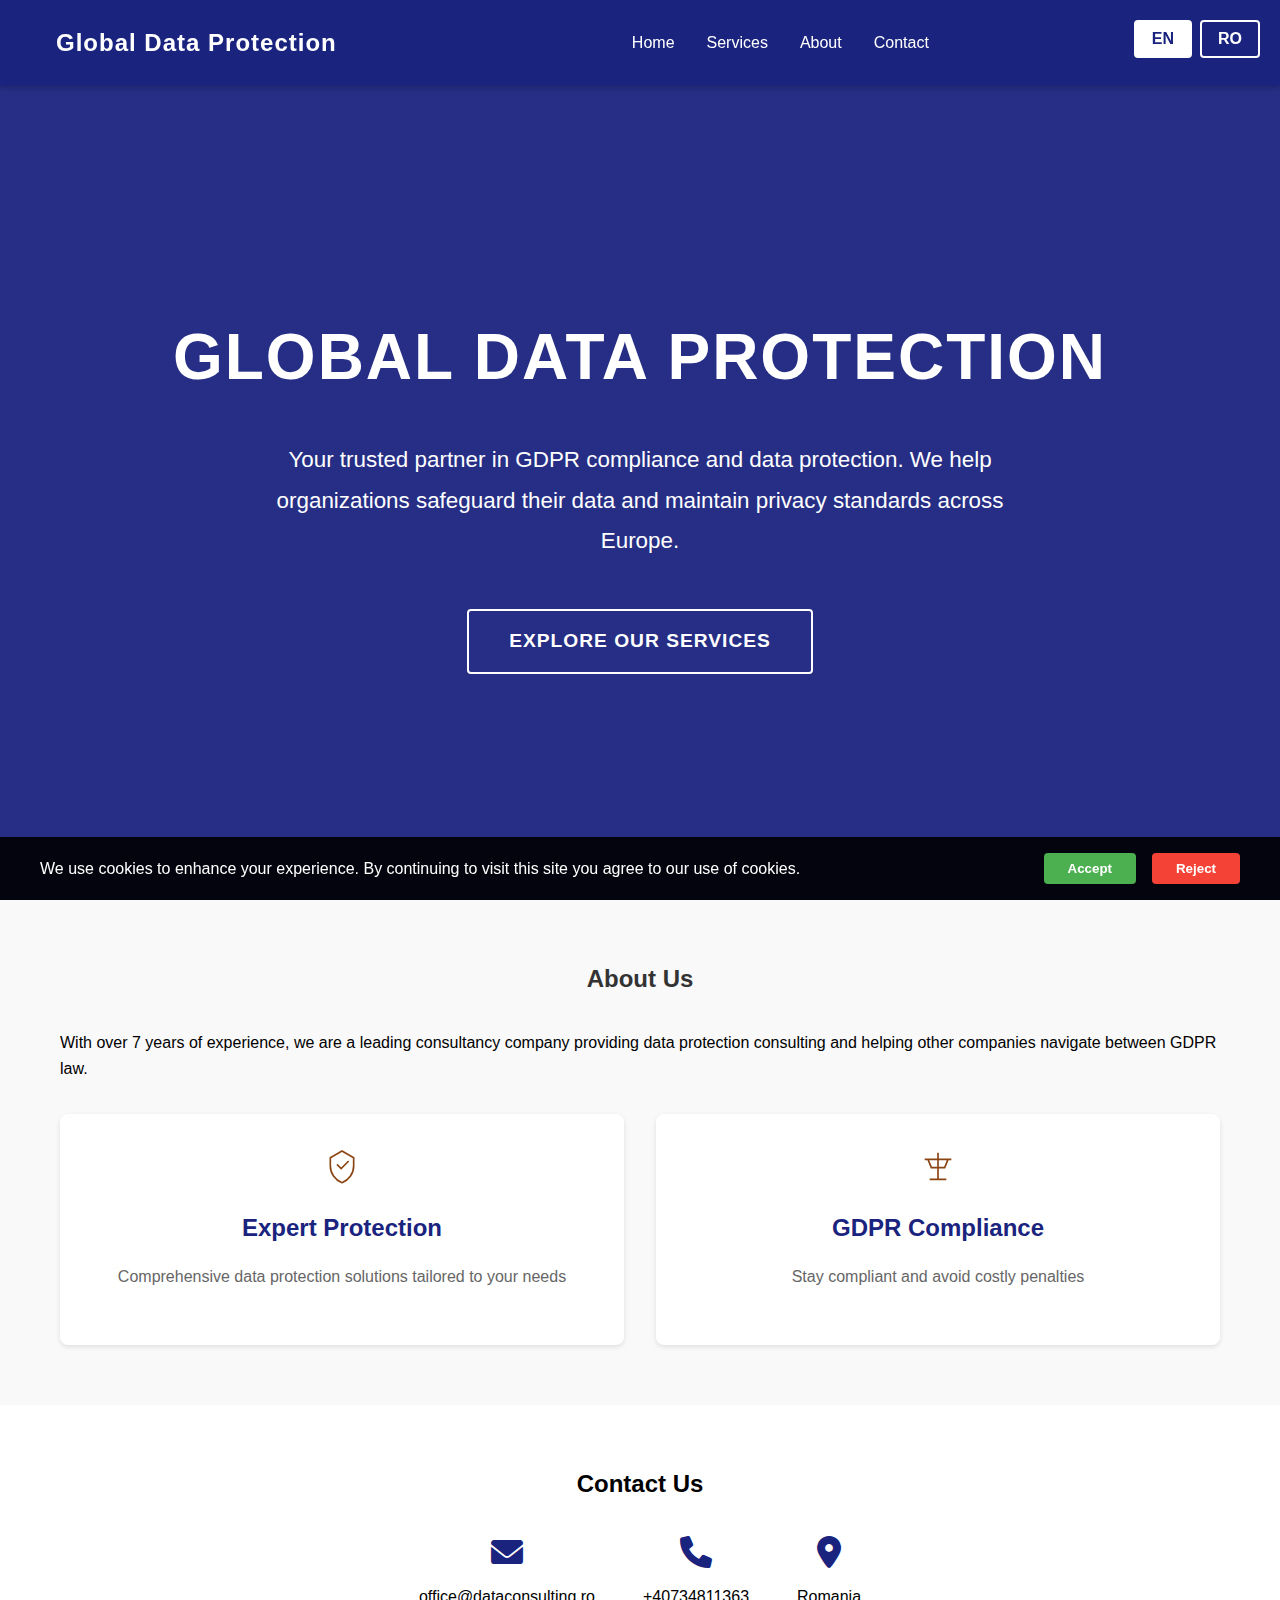
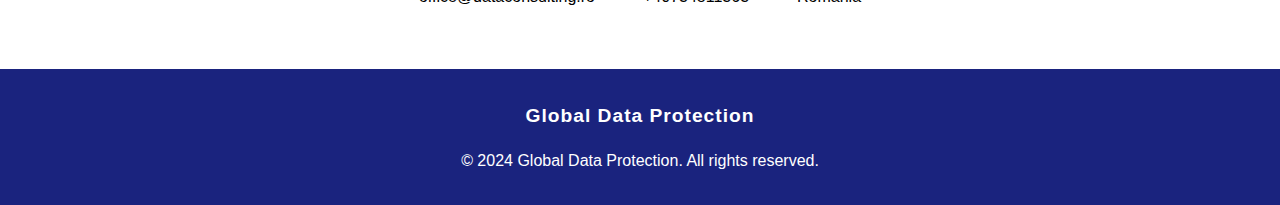
==== commit 89fed55c: "Update index.html to fix logo and cookie bar issues" ====
--- a/index.html
+++ b/index.html
@@ -11,23 +11,23 @@
     <meta property="og:type" content="website">
     <meta property="og:title" content="Global Data Protection | Leading Data Protection & GDPR Compliance Services">
     <meta property="og:description" content="Expert GDPR compliance and data protection services. Comprehensive solutions for businesses seeking privacy and data security excellence.">
-    <meta property="og:image" content="../Photos/logo.png.png">
-    <meta property="og:url" content="https://yourdomain.com/">
+    <meta property="og:image" content="assets/images/logo.png">
+    <meta property="og:url" content="https://dataconsulting.ro/">
     
     <!-- Twitter Card Meta Tags -->
     <meta name="twitter:card" content="summary_large_image">
     <meta name="twitter:title" content="Global Data Protection | Leading Data Protection & GDPR Compliance Services">
     <meta name="twitter:description" content="Expert GDPR compliance and data protection services. Comprehensive solutions for businesses seeking privacy and data security excellence.">
-    <meta name="twitter:image" content="../Photos/logo.png.png">
+    <meta name="twitter:image" content="assets/images/logo.png">
     
     <!-- Canonical URL -->
-    <link rel="canonical" href="https://yourdomain.com/">
+    <link rel="canonical" href="https://dataconsulting.ro/">
     
     <!-- Additional Meta Tags -->
     <meta name="robots" content="index, follow">
     <meta name="author" content="Global Data Protection">
     
-    <link rel="stylesheet" href="styles.css">
+    <link rel="stylesheet" href="assets/css/styles.css">
     <link rel="stylesheet" href="https://cdnjs.cloudflare.com/ajax/libs/font-awesome/6.0.0/css/all.min.css">
     
     <!-- Schema.org Markup -->
@@ -37,9 +37,9 @@
         "@type": "Organization",
         "name": "Global Data Protection",
         "description": "Leading provider of GDPR compliance and data protection services in Romania and internationally.",
-        "image": "../Photos/logo.png.png",
-        "url": "https://yourdomain.com",
-        "logo": "../Photos/logo.png.png",
+        "image": "assets/images/logo.png",
+        "url": "https://dataconsulting.ro",
+        "logo": "assets/images/logo.png",
         "sameAs": [
             "https://www.linkedin.com/company/global-data-protection",
             "https://twitter.com/gdataprotection"
@@ -77,8 +77,8 @@
     <!-- Navigation -->
     <nav class="navbar">
         <div class="container">
-            <div class="logo">
-                <img src="../Photos/logo.png.png" alt="Global Data Protection Logo">
+            <div class="nav-brand">
+                <a href="index.html" class="brand-text">Global Data Protection</a>
             </div>
             <ul class="nav-links">
                 <li>
@@ -137,7 +137,7 @@
                 <h1 class="lang-en">GLOBAL DATA PROTECTION</h1>
                 <h1 class="lang-ro">GLOBAL DATA PROTECTION</h1>
                 <p class="lang-en">Your trusted partner in GDPR compliance and data protection. We help organizations safeguard their data and maintain privacy standards across Europe.</p>
-                <p class="lang-ro">Partenerul dvs. de încredere în conformitatea GDPR și protecția datelor. Ajutăm organizațiile să își protejeze datele și să mențină standardele de confidențialitate în Europa.</p>
+                <p class="lang-ro">Partenerul dvs. de încredere în conformitatea GDPR și protecția datelor. Ajutăm organizațiilor să își protejeze datele și să mențină standardele de confidențialitate în Europa.</p>
                 <div class="welcome-cta">
                     <a href="services.html" class="cta-button lang-en">Explore Our Services</a>
                     <a href="services.html" class="cta-button lang-ro">Explorați Serviciile Noastre</a>
@@ -155,7 +155,7 @@
                 <p class="lang-en">With over 7 years of experience, we are a leading consultancy company providing data protection consulting and helping other companies navigate between GDPR law.</p>
                 <p class="lang-ro">Global Data Protection ofera consultanta cu privire la protectia datelor abordand o nouă perspectivă asupra implementării GDPR-ului, incercand sa ii determine pe operatorii de date sa recunoasca beneficiile implementării si conformarii la Regulament, din perspectiva securitatii datelor si a bussines-ului implicit.</p>
                 <div class="about-grid">
-                    <div class="about-card">
+                    <div class="service-panel">
                         <svg width="40" height="40" viewBox="0 0 24 24" fill="none" stroke="#8B4513" stroke-width="1">
                             <path d="M12 3L5 7v5c0 4.5 3 8.5 7 10 4-1.5 7-5.5 7-10V7l-7-4z"/>
                             <path d="M9 11l2.5 2.5L16 9"/>
@@ -165,7 +165,7 @@
                         <p class="lang-en">Comprehensive data protection solutions tailored to your needs</p>
                         <p class="lang-ro">Soluții complete de protecție a datelor adaptate nevoilor dvs.</p>
                     </div>
-                    <div class="about-card">
+                    <div class="service-panel">
                         <svg width="40" height="40" viewBox="0 0 24 24" fill="none" stroke="#8B4513" stroke-width="1">
                             <path d="M12 4v16M7 20h10M4 8h16M6 8l2 5h8l2-5"/>
                         </svg>
@@ -205,8 +205,8 @@
     <footer>
         <div class="container">
             <div class="footer-content">
-                <div class="logo">
-                    <img src="../Photos/logo.png.png" alt="Global Data Protection Logo">
+                <div class="footer-brand">
+                    <span class="brand-text">Global Data Protection</span>
                 </div>
                 <p class="lang-en"><a href="copyright.html">&copy; 2024 Global Data Protection. All rights reserved.</a></p>
                 <p class="lang-ro"><a href="copyright.html">&copy; 2024 Global Data Protection. Toate drepturile rezervate.</a></p>
@@ -214,7 +214,7 @@
         </div>
     </footer>
 
-    <script src="script.js"></script>
-    <script src="cookies.js"></script>
+    <script src="assets/js/script.js"></script>
+    <script src="assets/js/cookies.js"></script>
 </body>
 </html>
--- a/assets/css/styles.css
+++ b/assets/css/styles.css
@@ -0,0 +1,437 @@
+/* Cookie Consent Bar */
+.cookie-consent-bar {
+    position: fixed;
+    bottom: 0;
+    left: 0;
+    right: 0;
+    background-color: rgba(0, 0, 0, 0.9);
+    color: white;
+    padding: 1rem;
+    z-index: 1000;
+}
+
+.cookie-content {
+    max-width: 1200px;
+    margin: 0 auto;
+    display: flex;
+    justify-content: space-between;
+    align-items: center;
+    flex-wrap: wrap;
+    gap: 1rem;
+}
+
+.cookie-buttons {
+    display: flex;
+    gap: 1rem;
+}
+
+.cookie-buttons button {
+    padding: 0.5rem 1.5rem;
+    border: none;
+    border-radius: 4px;
+    cursor: pointer;
+    font-weight: bold;
+    transition: all 0.3s ease;
+}
+
+.accept-cookies {
+    background-color: #4CAF50;
+    color: white;
+}
+
+.reject-cookies {
+    background-color: #f44336;
+    color: white;
+}
+
+.cookie-buttons button:hover {
+    opacity: 0.9;
+    transform: translateY(-2px);
+}
+
+/* Language-specific display */
+[data-lang="en"] .lang-ro,
+[data-lang="ro"] .lang-en {
+    display: none;
+}
+
+/* Base styles */
+* {
+    margin: 0;
+    padding: 0;
+    box-sizing: border-box;
+}
+
+body {
+    font-family: Arial, sans-serif;
+    line-height: 1.6;
+}
+
+.container {
+    max-width: 1200px;
+    margin: 0 auto;
+    padding: 0 20px;
+}
+
+/* Navigation styles */
+.navbar {
+    background-color: #1a237e;
+    box-shadow: 0 2px 5px rgba(0,0,0,0.2);
+    position: fixed;
+    width: 100%;
+    top: 0;
+    z-index: 1000;
+}
+
+.navbar .container {
+    display: flex;
+    justify-content: space-between;
+    align-items: center;
+    padding: 1rem;
+}
+
+.nav-brand {
+    padding: 0.5rem 0;
+}
+
+.brand-text {
+    color: #ffffff;
+    font-size: 1.5rem;
+    font-weight: bold;
+    text-decoration: none;
+    letter-spacing: 1px;
+}
+
+.nav-links {
+    display: flex;
+    list-style: none;
+    gap: 2rem;
+}
+
+.nav-links a {
+    text-decoration: none;
+    color: #ffffff;
+    font-weight: 500;
+    transition: color 0.3s ease;
+}
+
+.nav-links a:hover {
+    color: #e3f2fd;
+}
+
+/* Welcome section styles */
+.welcome {
+    padding: 180px 0 100px;
+    background: linear-gradient(rgba(26, 35, 126, 0.95), rgba(26, 35, 126, 0.95));
+    color: #fff;
+    text-align: center;
+    min-height: 100vh;
+    display: flex;
+    align-items: center;
+}
+
+.welcome h1 {
+    font-size: 4rem;
+    margin-bottom: 2rem;
+    letter-spacing: 2px;
+}
+
+.welcome p {
+    font-size: 1.4rem;
+    margin-bottom: 3rem;
+    max-width: 800px;
+    margin: 0 auto 3rem;
+    line-height: 1.8;
+}
+
+.cta-button {
+    display: inline-block;
+    padding: 15px 40px;
+    background-color: transparent;
+    color: #fff;
+    text-decoration: none;
+    border: 2px solid #fff;
+    border-radius: 4px;
+    font-size: 1.2rem;
+    font-weight: bold;
+    transition: all 0.3s ease;
+    text-transform: uppercase;
+    letter-spacing: 1px;
+}
+
+.cta-button:hover {
+    background-color: #fff;
+    color: #1a237e;
+}
+
+/* About section styles */
+.about {
+    padding: 60px 0;
+    background-color: #f9f9f9;
+}
+
+.about h2 {
+    text-align: center;
+    margin-bottom: 2rem;
+    color: #333;
+}
+
+.about-grid {
+    display: grid;
+    grid-template-columns: repeat(auto-fit, minmax(250px, 1fr));
+    gap: 2rem;
+    margin-top: 2rem;
+}
+
+.service-panel {
+    background: #fff;
+    padding: 2rem;
+    border-radius: 8px;
+    box-shadow: 0 2px 5px rgba(0,0,0,0.1);
+    text-align: center;
+    transition: transform 0.3s ease;
+}
+
+.service-panel:hover {
+    transform: translateY(-5px);
+}
+
+.service-panel svg {
+    margin-bottom: 1rem;
+}
+
+.service-panel h3 {
+    margin-bottom: 1rem;
+    color: #1a237e;
+    font-size: 1.5rem;
+}
+
+.service-panel p {
+    color: #666;
+    margin-bottom: 1.5rem;
+}
+
+/* Contact section styles */
+.contact {
+    padding: 60px 0;
+    background-color: #fff;
+}
+
+.contact h2 {
+    text-align: center;
+    margin-bottom: 2rem;
+}
+
+.contact-info {
+    display: flex;
+    justify-content: center;
+    gap: 3rem;
+    flex-wrap: wrap;
+}
+
+.contact-item {
+    text-align: center;
+}
+
+.contact-item i {
+    font-size: 2rem;
+    color: #1a237e;
+    margin-bottom: 1rem;
+}
+
+/* Footer styles */
+footer {
+    background-color: #1a237e;
+    color: #fff;
+    padding: 2rem 0;
+}
+
+.footer-content {
+    text-align: center;
+}
+
+.footer-brand {
+    margin-bottom: 1rem;
+}
+
+.footer-brand .brand-text {
+    font-size: 1.2rem;
+}
+
+.footer-content a {
+    color: #fff;
+    text-decoration: none;
+}
+
+/* Dropdown styles */
+.dropdown-menu {
+    display: none;
+    position: absolute;
+    background-color: #fff;
+    box-shadow: 0 2px 5px rgba(0,0,0,0.1);
+    border-radius: 4px;
+    padding: 0.5rem 0;
+    min-width: 200px;
+}
+
+.services-dropdown:hover .dropdown-menu,
+.about-dropdown:hover .dropdown-menu {
+    display: block;
+}
+
+.dropdown-menu li {
+    list-style: none;
+}
+
+.dropdown-menu a {
+    display: block;
+    padding: 0.5rem 1rem;
+    color: #333;
+    text-decoration: none;
+}
+
+.dropdown-menu a:hover {
+    background-color: #f5f5f5;
+}
+
+/* Language switcher styles */
+.language-switcher {
+    display: flex;
+    gap: 0.5rem;
+    position: absolute;
+    top: 20px;
+    right: 20px;
+}
+
+.lang-btn {
+    padding: 8px 16px;
+    border: 2px solid #fff;
+    background: transparent;
+    color: #fff;
+    cursor: pointer;
+    transition: all 0.3s ease;
+    font-weight: bold;
+    font-size: 16px;
+    border-radius: 4px;
+}
+
+.lang-btn.active {
+    background-color: #fff;
+    color: #1a237e;
+}
+
+.lang-btn:hover {
+    background-color: rgba(255, 255, 255, 0.1);
+}
+
+/* Responsive styles */
+@media (max-width: 768px) {
+    .hamburger {
+        display: block;
+    }
+    
+    .nav-links {
+        display: none;
+        position: absolute;
+        top: 100%;
+        left: 0;
+        right: 0;
+        background-color: #fff;
+        flex-direction: column;
+        padding: 1rem;
+    }
+    
+    .nav-links.active {
+        display: flex;
+    }
+    
+    .dropdown-menu {
+        position: static;
+        box-shadow: none;
+        padding-left: 1rem;
+    }
+    
+    .welcome h1 {
+        font-size: 2rem;
+    }
+    
+    .contact-info {
+        flex-direction: column;
+        gap: 2rem;
+    }
+}
+
+/* Services page styles */
+.services-page {
+    padding: 120px 0 60px;
+    background-color: #f9f9f9;
+}
+
+.page-title {
+    text-align: center;
+    margin-bottom: 2rem;
+    color: #1a237e;
+    font-size: 2.5rem;
+}
+
+.services-intro {
+    text-align: center;
+    max-width: 800px;
+    margin: 0 auto 3rem;
+}
+
+.services-grid {
+    display: grid;
+    grid-template-columns: repeat(auto-fit, minmax(300px, 1fr));
+    gap: 2rem;
+    margin-top: 2rem;
+}
+
+.service-card {
+    background: #fff;
+    padding: 2rem;
+    border-radius: 8px;
+    box-shadow: 0 2px 5px rgba(0,0,0,0.1);
+    text-align: center;
+    text-decoration: none;
+    transition: transform 0.3s ease;
+    color: inherit;
+}
+
+.service-card:hover {
+    transform: translateY(-5px);
+}
+
+.service-card i {
+    font-size: 2.5rem;
+    color: #8B4513;
+    margin-bottom: 1.5rem;
+}
+
+.service-card h3 {
+    color: #1a237e;
+    font-size: 1.5rem;
+    margin-bottom: 1rem;
+}
+
+.service-card p {
+    color: #666;
+    line-height: 1.6;
+}
+
+/* Service detail page styles */
+.service-detail-page {
+    padding: 120px 0 60px;
+    background-color: #f9f9f9;
+}
+
+.service-title {
+    color: #1a237e;
+    font-size: 2.5rem;
+    margin-bottom: 2rem;
+    text-align: center;
+}
+
+.service-detail-content h2 {
+    color: #1a237e;
+} 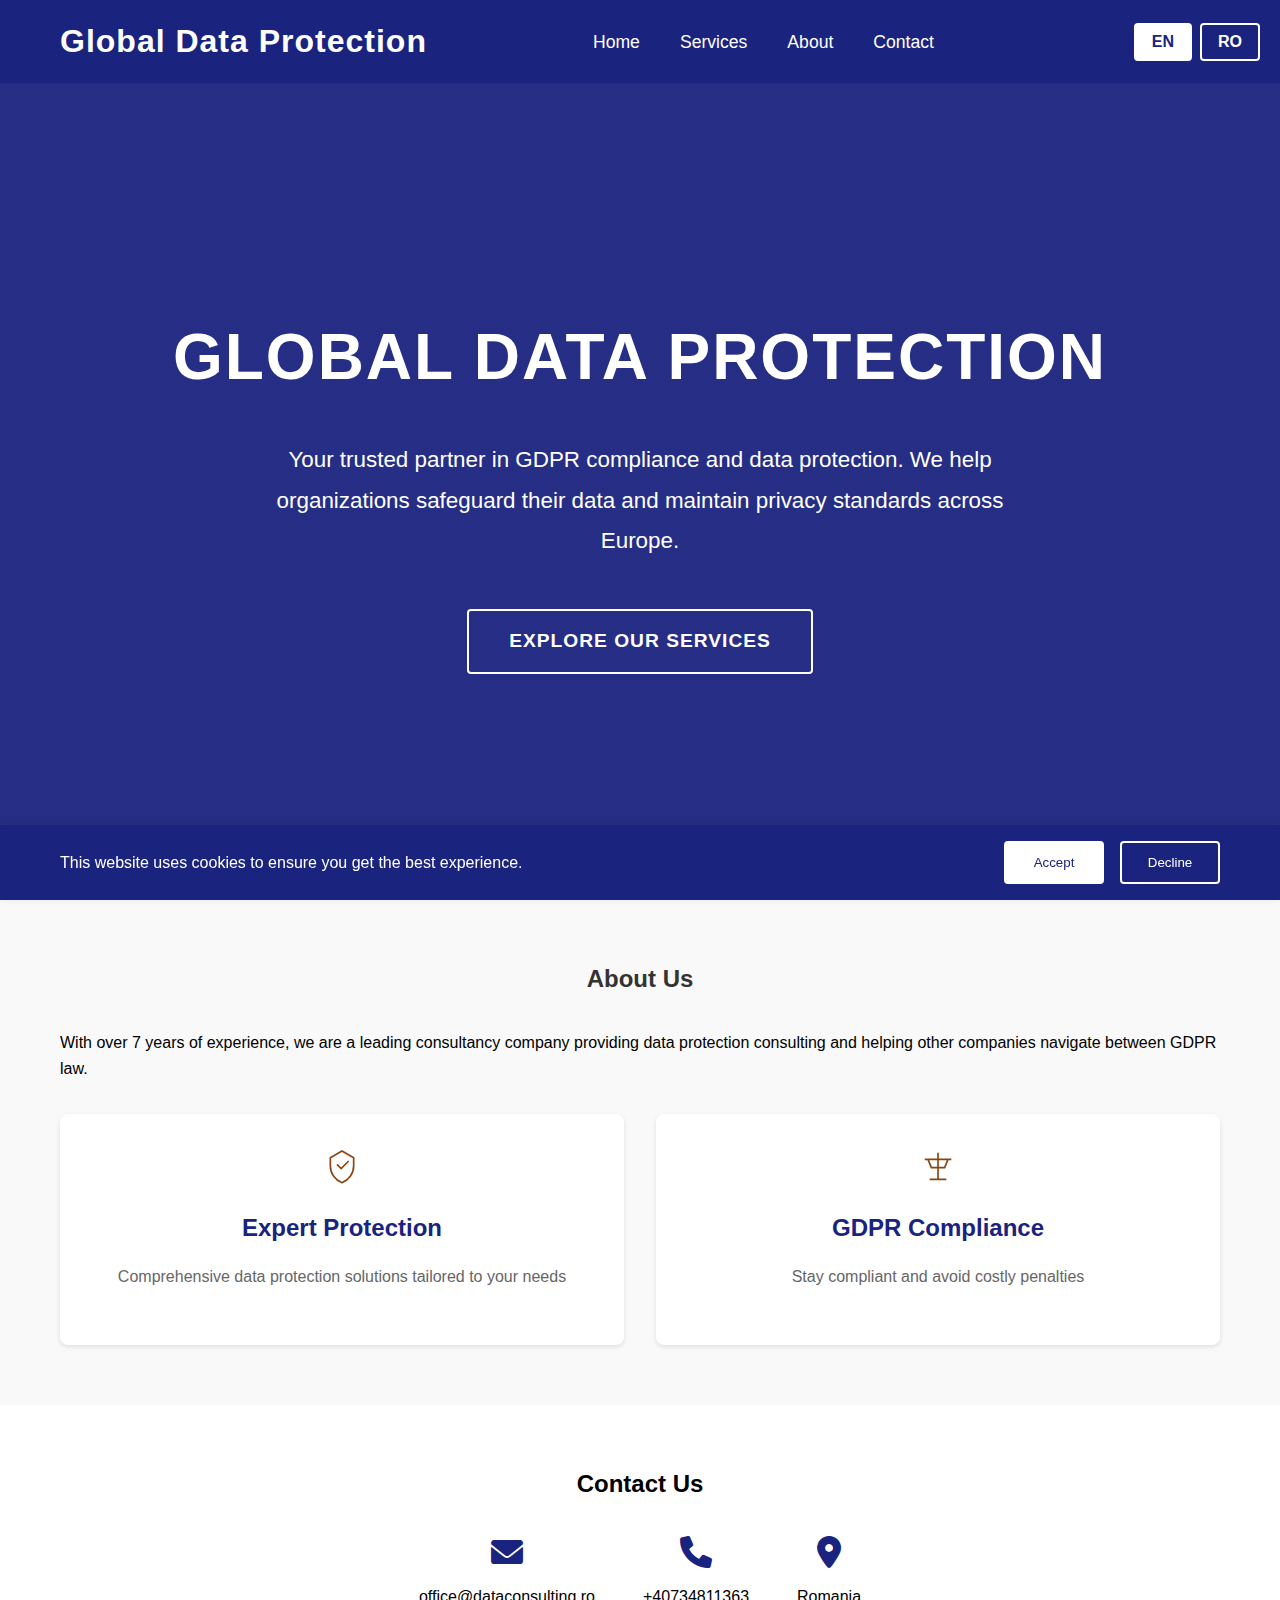
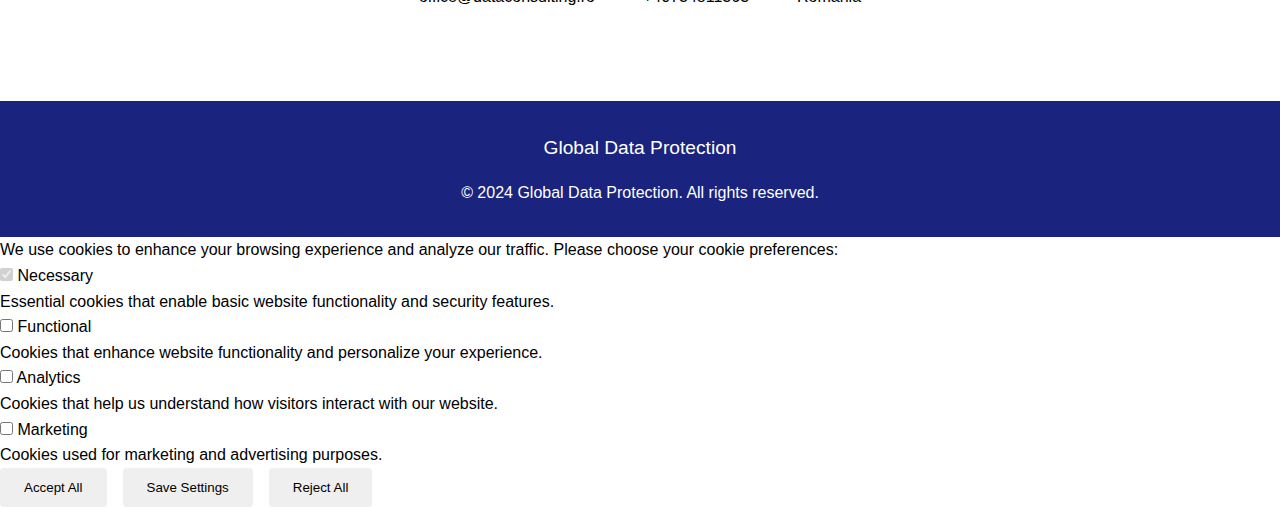
==== commit 664fd7b9: "update index html contact html services html about html cookie.js" ====
--- a/index.html
+++ b/index.html
@@ -214,6 +214,7 @@
         </div>
     </footer>
 
+    <!-- Scripts -->
     <script src="assets/js/script.js"></script>
     <script src="assets/js/cookies.js"></script>
 </body>
--- a/assets/css/styles.css
+++ b/assets/css/styles.css
@@ -1,60 +1,3 @@
-/* Cookie Consent Bar */
-.cookie-consent-bar {
-    position: fixed;
-    bottom: 0;
-    left: 0;
-    right: 0;
-    background-color: rgba(0, 0, 0, 0.9);
-    color: white;
-    padding: 1rem;
-    z-index: 1000;
-}
-
-.cookie-content {
-    max-width: 1200px;
-    margin: 0 auto;
-    display: flex;
-    justify-content: space-between;
-    align-items: center;
-    flex-wrap: wrap;
-    gap: 1rem;
-}
-
-.cookie-buttons {
-    display: flex;
-    gap: 1rem;
-}
-
-.cookie-buttons button {
-    padding: 0.5rem 1.5rem;
-    border: none;
-    border-radius: 4px;
-    cursor: pointer;
-    font-weight: bold;
-    transition: all 0.3s ease;
-}
-
-.accept-cookies {
-    background-color: #4CAF50;
-    color: white;
-}
-
-.reject-cookies {
-    background-color: #f44336;
-    color: white;
-}
-
-.cookie-buttons button:hover {
-    opacity: 0.9;
-    transform: translateY(-2px);
-}
-
-/* Language-specific display */
-[data-lang="en"] .lang-ro,
-[data-lang="ro"] .lang-en {
-    display: none;
-}
-
 /* Base styles */
 * {
     margin: 0;
@@ -76,43 +19,50 @@
 /* Navigation styles */
 .navbar {
     background-color: #1a237e;
-    box-shadow: 0 2px 5px rgba(0,0,0,0.2);
     position: fixed;
     width: 100%;
     top: 0;
     z-index: 1000;
+    padding: 1rem 0;
 }
 
 .navbar .container {
     display: flex;
     justify-content: space-between;
     align-items: center;
-    padding: 1rem;
+    max-width: 1200px;
+    margin: 0 auto;
+    padding: 0 20px;
 }
 
 .nav-brand {
-    padding: 0.5rem 0;
-}
-
-.brand-text {
+    padding: 0;
+}
+
+.nav-brand a {
     color: #ffffff;
-    font-size: 1.5rem;
+    font-size: 2rem;
     font-weight: bold;
     text-decoration: none;
     letter-spacing: 1px;
 }
 
+.nav-brand a:hover {
+    color: #e3f2fd;
+}
+
 .nav-links {
     display: flex;
     list-style: none;
-    gap: 2rem;
+    gap: 2.5rem;
+    margin-right: 120px;
 }
 
 .nav-links a {
+    color: #ffffff;
     text-decoration: none;
-    color: #ffffff;
+    font-size: 1.1rem;
     font-weight: 500;
-    transition: color 0.3s ease;
 }
 
 .nav-links a:hover {
@@ -267,11 +217,27 @@
 .dropdown-menu {
     display: none;
     position: absolute;
-    background-color: #fff;
+    top: 100%;
+    left: 0;
+    background-color: #ffffff;
     box-shadow: 0 2px 5px rgba(0,0,0,0.1);
     border-radius: 4px;
-    padding: 0.5rem 0;
     min-width: 200px;
+    margin-top: 0.5rem;
+    z-index: 1000;
+    list-style: none;
+    padding: 0;
+}
+
+.dropdown-menu li {
+    list-style: none;
+    margin: 0;
+    padding: 0;
+}
+
+.services-dropdown,
+.about-dropdown {
+    position: relative;
 }
 
 .services-dropdown:hover .dropdown-menu,
@@ -279,49 +245,76 @@
     display: block;
 }
 
-.dropdown-menu li {
-    list-style: none;
+.nav-item {
+    position: relative;
+}
+
+.nav-item > a {
+    display: inline-block;
+    padding: 0.5rem 0;
+}
+
+.dropdown-menu::before {
+    content: '';
+    position: absolute;
+    top: -20px;
+    left: 0;
+    right: 0;
+    height: 20px;
+    background: transparent;
 }
 
 .dropdown-menu a {
+    color: #333333 !important;
+    padding: 0.75rem 1rem;
     display: block;
-    padding: 0.5rem 1rem;
-    color: #333;
     text-decoration: none;
+    transition: background-color 0.3s;
 }
 
 .dropdown-menu a:hover {
     background-color: #f5f5f5;
+    color: #1a237e !important;
 }
 
 /* Language switcher styles */
 .language-switcher {
+    position: absolute;
+    right: 20px;
+    top: 50%;
+    transform: translateY(-50%);
     display: flex;
     gap: 0.5rem;
-    position: absolute;
-    top: 20px;
-    right: 20px;
 }
 
 .lang-btn {
-    padding: 8px 16px;
-    border: 2px solid #fff;
+    padding: 0.5rem 1rem;
+    border: 2px solid #ffffff;
     background: transparent;
-    color: #fff;
+    color: #ffffff;
+    font-weight: bold;
+    font-size: 1rem;
     cursor: pointer;
+    border-radius: 4px;
     transition: all 0.3s ease;
-    font-weight: bold;
-    font-size: 16px;
-    border-radius: 4px;
 }
 
 .lang-btn.active {
-    background-color: #fff;
-    color: #1a237e;
-}
-
-.lang-btn:hover {
+    background-color: #ffffff;
+    color: #1a237e;
+}
+
+.lang-btn:hover:not(.active) {
     background-color: rgba(255, 255, 255, 0.1);
+}
+
+/* Language content display rules */
+body[data-lang="en"] .lang-ro {
+    display: none !important;
+}
+
+body[data-lang="ro"] .lang-en {
+    display: none !important;
 }
 
 /* Responsive styles */
@@ -434,4 +427,244 @@
 
 .service-detail-content h2 {
     color: #1a237e;
+}
+
+/* Service and About page specific styles */
+.about-card,
+.service-card {
+    background: #fff;
+    padding: 2rem;
+    border-radius: 8px;
+    box-shadow: 0 2px 5px rgba(0,0,0,0.1);
+    text-align: center;
+    text-decoration: none;
+    transition: transform 0.3s ease;
+    color: inherit;
+    margin-bottom: 2rem;
+}
+
+.about-card:hover,
+.service-card:hover {
+    transform: translateY(-5px);
+}
+
+.about-card i,
+.service-card i {
+    font-size: 2.5rem;
+    color: #1a237e;
+    margin-bottom: 1.5rem;
+}
+
+.about-card h3,
+.service-card h3 {
+    color: #1a237e;
+    font-size: 1.5rem;
+    margin-bottom: 1rem;
+}
+
+.about-card p,
+.service-card p {
+    color: #666;
+    line-height: 1.6;
+}
+
+.panels-grid,
+.services-grid {
+    display: grid;
+    grid-template-columns: repeat(auto-fit, minmax(300px, 1fr));
+    gap: 2rem;
+    margin-top: 2rem;
+}
+
+.overview-panel {
+    background: #f9f9f9;
+    padding: 2rem;
+    border-radius: 8px;
+    margin-bottom: 2rem;
+}
+
+.overview-panel.full-width {
+    background: #fff;
+    max-width: 1000px;
+    margin: 0 auto 3rem;
+    box-shadow: 0 2px 5px rgba(0,0,0,0.1);
+}
+
+.overview-panel h3 {
+    color: #1a237e;
+    margin-bottom: 1rem;
+    font-size: 1.8rem;
+    text-align: center;
+}
+
+.overview-panel p {
+    color: #666;
+    line-height: 1.8;
+    font-size: 1.2rem;
+    text-align: center;
+    max-width: 800px;
+    margin: 0 auto;
+}
+
+/* Contact page styles */
+.contact-page {
+    padding: 120px 0 60px;
+    background-color: #f9f9f9;
+    min-height: calc(100vh - 200px);
+}
+
+.page-header {
+    text-align: center;
+    margin-bottom: 3rem;
+    padding: 0 20px;
+}
+
+.page-header h1 {
+    color: #1a237e;
+    font-size: 2.5rem;
+    margin-bottom: 1rem;
+}
+
+.page-header p {
+    color: #666;
+    font-size: 1.2rem;
+    max-width: 600px;
+    margin: 0 auto;
+}
+
+.contact-container {
+    max-width: 1200px;
+    margin: 0 auto;
+    padding: 0 20px;
+}
+
+.contact-info {
+    display: flex;
+    justify-content: center;
+    gap: 3rem;
+    flex-wrap: wrap;
+    margin: 2rem 0;
+}
+
+.contact-card {
+    background: #fff;
+    padding: 2rem;
+    border-radius: 8px;
+    box-shadow: 0 2px 5px rgba(0,0,0,0.1);
+    text-align: center;
+    min-width: 250px;
+    flex: 1;
+    max-width: 300px;
+}
+
+.contact-card i {
+    font-size: 2.5rem;
+    color: #1a237e;
+    margin-bottom: 1rem;
+}
+
+.contact-card h3 {
+    color: #1a237e;
+    margin-bottom: 1rem;
+    font-size: 1.2rem;
+}
+
+.contact-card p {
+    color: #666;
+    font-size: 1.1rem;
+    word-break: break-word;
+}
+
+@media (max-width: 768px) {
+    .contact-info {
+        flex-direction: column;
+        align-items: center;
+    }
+    
+    .contact-card {
+        width: 100%;
+        max-width: 100%;
+    }
+}
+
+/* Cookie Disclaimer */
+.cookie-disclaimer {
+    position: fixed;
+    bottom: 0;
+    left: 0;
+    right: 0;
+    background-color: #1a237e;
+    color: white;
+    padding: 1rem;
+    z-index: 9999;
+    box-shadow: 0 -2px 10px rgba(0, 0, 0, 0.1);
+}
+
+.cookie-disclaimer .cookie-content {
+    max-width: 1200px;
+    margin: 0 auto;
+    display: flex;
+    justify-content: space-between;
+    align-items: center;
+    gap: 2rem;
+    padding: 0 20px;
+}
+
+.cookie-disclaimer p {
+    margin: 0;
+    font-size: 1rem;
+    flex: 1;
+}
+
+.cookie-buttons {
+    display: flex;
+    gap: 1rem;
+    flex-shrink: 0;
+}
+
+.cookie-buttons button {
+    padding: 0.75rem 1.5rem;
+    border: none;
+    border-radius: 4px;
+    cursor: pointer;
+    font-weight: 500;
+    transition: all 0.3s ease;
+    min-width: 100px;
+}
+
+.accept-button {
+    background-color: #ffffff;
+    color: #1a237e;
+}
+
+.accept-button:hover {
+    background-color: #e3f2fd;
+}
+
+.decline-button {
+    background-color: transparent;
+    color: #ffffff;
+    border: 2px solid #ffffff !important;
+}
+
+.decline-button:hover {
+    background-color: rgba(255, 255, 255, 0.1);
+}
+
+@media (max-width: 768px) {
+    .cookie-disclaimer .cookie-content {
+        flex-direction: column;
+        text-align: center;
+        gap: 1rem;
+    }
+    
+    .cookie-buttons {
+        width: 100%;
+        justify-content: center;
+    }
+
+    .cookie-buttons button {
+        flex: 1;
+        max-width: 200px;
+    }
 } 